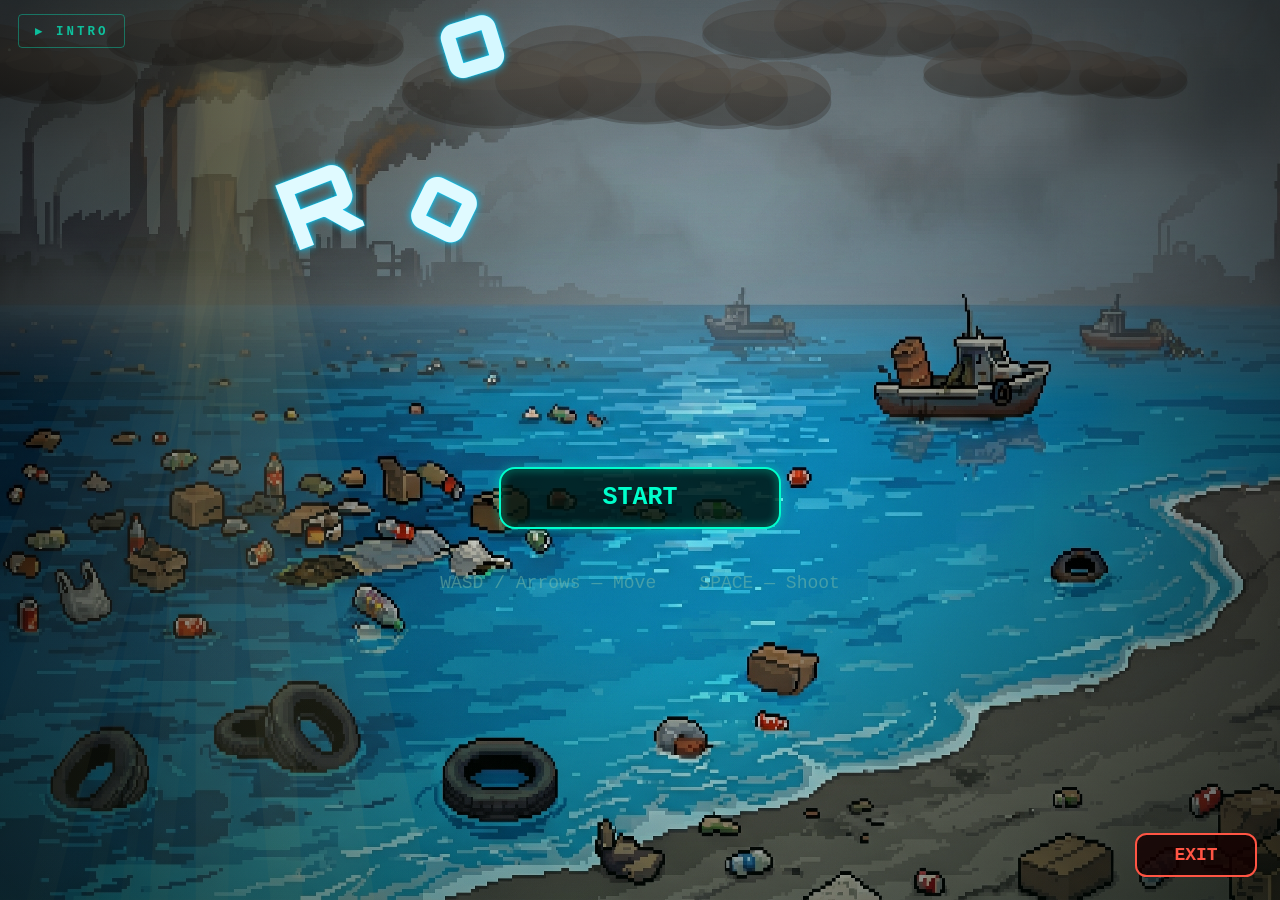
==== index.html @ c05a985e "RoboShell Savior - Maki Hackathon 2026 submission" ====
<!DOCTYPE html>
<html lang="en">
<head>
  <meta charset="UTF-8" />
  <meta name="viewport" content="width=device-width, initial-scale=1.0" />
  <title>RoboShell Savior</title>
  <link rel="icon" type="image/png" href="assets/web icon/turtel game icon.png">
  <link rel="stylesheet" href="style.css" />
  <!-- Professional game title font -->
  <link rel="preconnect" href="https://fonts.googleapis.com">
  <link href="https://fonts.googleapis.com/css2?family=Orbitron:wght@700;900&display=swap" rel="stylesheet">
</head>
<body>
  <!-- Intro video screen — shown first on load -->
  <div id="intro-screen">
    <canvas id="intro-canvas"></canvas>
    <video id="intro-video" src="assets/video/intro.mp4" playsinline style="display:none"></video>
    <button id="intro-skip">SKIP</button>
  </div>

  <div id="game-container">
    <canvas id="gameCanvas"></canvas>
    <div id="ui-overlay">
      <div id="hud-right">
        <div id="score-display">SCORE: <span id="score">0</span></div>
        <div id="hiscore-display">BEST: <span id="hiscore">0</span></div>
      </div>
    </div>

    <!-- Hamburger button — top right, only during gameplay -->
    <button id="pause-btn" aria-label="Menu">
      <span></span><span></span><span></span>
    </button>

    <!-- Intro replay button — top left, only on main menu -->
    <button id="intro-replay-btn" aria-label="Watch Intro">▶ INTRO</button>
  </div>

  <!-- Loading screen -->
  <div id="loading-screen">
    <div id="loading-content">
      <div id="loading-title">LOADING</div>
      <div id="loading-bar-wrap">
        <div id="loading-bar"></div>
      </div>
      <div id="loading-label">Preparing the ocean...</div>
    </div>
  </div>
  <div id="pause-overlay">
    <div id="pause-panel">
      <button class="pause-menu-btn" id="pm-resume">RESUME</button>
      <button class="pause-menu-btn" id="pm-newgame">NEW GAME</button>
      <button class="pause-menu-btn" id="pm-exit">EXIT</button>
    </div>
  </div>

  <!-- Game Over screen -->
  <div id="gameover-screen" class="screen">
    <div class="screen-content">
      <h1 id="gameover-title"></h1>
      <p id="final-score-text">Score: 0</p>
      <p id="final-hi-text" style="color:#ffdd44;font-size:1rem;margin:4px 0;"></p>
      <p id="final-wave-text">Bosses Defeated: 0</p>
      <p class="eco-message" id="eco-msg"></p>
      <button id="restart-btn" class="btn">RESTART</button>
    </div>
  </div>

  <!-- Background music — plays only during gameplay -->
  <audio id="bgm" src="assets/music/bgm.mp3" loop preload="auto"></audio>
  <!-- Game over music — plays only on game over screen, loops with 2s gap -->
  <audio id="bgm-gameover" src="assets/music/gameover.mp3" preload="auto"></audio>

  <script>
    const _canvas = document.getElementById('gameCanvas');
    function resizeCanvas() {
      _canvas.width  = window.innerWidth;
      _canvas.height = window.innerHeight;
    }
    resizeCanvas();
    window.addEventListener('resize', resizeCanvas);

    // Surface any JS errors visibly
    window.addEventListener('error', (e) => {
      document.body.style.background = '#111';
      const div = document.createElement('div');
      div.style.cssText = 'position:fixed;top:20px;left:20px;right:20px;background:#300;color:#f88;font:14px monospace;padding:16px;border:2px solid #f44;border-radius:6px;z-index:9999;white-space:pre-wrap;';
      div.textContent = '❌ JS ERROR:\n' + e.message + '\n\nFile: ' + e.filename + '\nLine: ' + e.lineno;
      document.body.appendChild(div);
    });

    // ── Intro video logic ──
    const introScreen = document.getElementById('intro-screen');
    const introVideo  = document.getElementById('intro-video');
    const introCanvas = document.getElementById('intro-canvas');
    const introCtx    = introCanvas.getContext('2d');
    const introSkip   = document.getElementById('intro-skip');

    // Crop: draw only the top 90% of the video to remove the white bar at the bottom
    const CROP = 0.90;
    let   introRaf = null;

    function resizeIntroCanvas() {
      introCanvas.width  = window.innerWidth;
      introCanvas.height = window.innerHeight;
    }
    resizeIntroCanvas();
    window.addEventListener('resize', resizeIntroCanvas);

    function renderIntroFrame() {
      if (introVideo.paused && introVideo.ended) return;
      const vw = introVideo.videoWidth;
      const vh = introVideo.videoHeight;
      if (vw && vh) {
        const cw = introCanvas.width;
        const ch = introCanvas.height;
        // Source: full width, top CROP% of video height (cuts white bar)
        const srcH = vh * CROP;
        // Destination: fill canvas maintaining aspect ratio (cover)
        const scale = Math.max(cw / vw, ch / srcH);
        const dw = vw * scale;
        const dh = srcH * scale;
        const dx = (cw - dw) / 2;
        const dy = (ch - dh) / 2;
        introCtx.fillStyle = '#000';
        introCtx.fillRect(0, 0, cw, ch);
        introCtx.drawImage(introVideo, 0, 0, vw, srcH, dx, dy, dw, dh);
      }
      introRaf = requestAnimationFrame(renderIntroFrame);
    }

    function dismissIntro() {
      if (introRaf) { cancelAnimationFrame(introRaf); introRaf = null; }
      introVideo.pause();
      introScreen.classList.add('fade-out');
      setTimeout(() => {
        introScreen.classList.add('hidden');
        // Show the intro replay button on the main menu
        const replayBtn = document.getElementById('intro-replay-btn');
        if (replayBtn) replayBtn.classList.add('visible');
      }, 650);
    }

    introVideo.addEventListener('ended', dismissIntro);
    introSkip.addEventListener('click', (e) => {
      e.stopPropagation(); // prevent click bubbling to window/menu handlers
      dismissIntro();
    });

    introVideo.muted = false;
    introVideo.play().then(() => {
      renderIntroFrame();
    }).catch(() => {
      introVideo.muted = true;
      introVideo.play().then(() => renderIntroFrame()).catch(() => dismissIntro());
    });
  </script>
  <script src="src/maki.js"></script>
  <script src="src/loader.js"></script>
  <script src="src/background.js"></script>
  <script src="src/assets.js"></script>
  <script src="src/entities.js"></script>
  <script src="src/game.js"></script>
</body>
</html>
---- style.css ----
/* ============================================
   Turtle Savior — Global Styles (Fullscreen)
   ============================================ */

* {
  margin: 0;
  padding: 0;
  box-sizing: border-box;
}

html, body {
  width: 100%;
  height: 100%;
  overflow: hidden;
  background: #000;
  font-family: 'Courier New', Courier, monospace;
}

/* ── Game Container ── */
#game-container {
  position: fixed;
  inset: 0;
  width: 100vw;
  height: 100vh;
}

#gameCanvas {
  display: block;
  width: 100vw;
  height: 100vh;
  image-rendering: pixelated;
  image-rendering: crisp-edges;
}

/* ── HUD Overlay ── */
#ui-overlay {
  position: fixed;
  top: 12px;
  left: 20px;
  display: flex;
  flex-direction: column;
  align-items: flex-start;
  pointer-events: none;
  z-index: 5;
}

#hud-right {
  display: flex;
  flex-direction: column;
  align-items: flex-start;
  gap: 6px;
}

#score-display {
  color: #00ffcc;
  font-size: 18px;
  font-weight: bold;
  text-shadow: 0 0 8px #00ffcc;
  background: rgba(0, 0, 0, 0.55);
  padding: 6px 14px;
  border-radius: 4px;
  border: 1px solid #00ffcc44;
}

#hiscore-display {
  color: #ffdd44;
  font-size: 14px;
  font-weight: bold;
  text-shadow: 0 0 8px #ffdd44;
  background: rgba(0, 0, 0, 0.55);
  padding: 4px 14px;
  border-radius: 4px;
  border: 1px solid #ffdd4444;
}

/* ── Screens (game over only) ── */
.screen {
  position: fixed;
  inset: 0;
  display: none;
  justify-content: center;
  align-items: center;
  background: rgba(0, 0, 0, 0.92);
  z-index: 100;
}

.screen.active {
  display: flex;
}

.screen-content {
  text-align: center;
  color: #e0f7ff;
  max-width: 480px;
  width: 90%;
  padding: 40px 30px;
}

/* GAME OVER big yellow title */
.screen-content h1 {
  font-size: 5.5rem;
  font-weight: 900;
  color: #ffe600;
  text-shadow: 0 0 24px #ffcc00, 0 0 60px #ff990088;
  letter-spacing: 10px;
  margin-bottom: 32px;
  min-height: 6rem;
  font-family: 'Courier New', Courier, monospace;
  text-transform: uppercase;
}

/* Blinking cursor after typing */
.screen-content h1::after {
  content: '|';
  animation: blink-cursor 0.75s step-end infinite;
  color: #ffe600;
}

/* Hide cursor once typing is done */
.screen-content h1.done::after {
  display: none;
}

@keyframes blink-cursor {
  0%, 100% { opacity: 1; }
  50%       { opacity: 0; }
}

/* Stats — fade in after title */
#final-score-text,
#final-wave-text {
  font-size: 1.2rem;
  margin: 8px 0;
  color: #ffdd88;
  opacity: 0;
  transition: opacity 0.6s ease;
}

#final-hi-text {
  opacity: 0;
  transition: opacity 0.6s ease;
}

.eco-message {
  font-size: 1rem;
  color: #88ffcc;
  margin: 20px 0 28px;
  font-style: italic;
  opacity: 0;
  transition: opacity 1.2s ease;
}

/* Reveal helper */
.reveal {
  opacity: 1 !important;
}

/* ── Button ── */
.btn {
  background: transparent;
  color: #ffe600;
  border: 3px solid #ffe600;
  padding: 14px 48px;
  font-size: 1.3rem;
  font-family: 'Courier New', Courier, monospace;
  font-weight: 900;
  letter-spacing: 4px;
  text-transform: uppercase;
  border-radius: 4px;
  cursor: pointer;
  transition: background 0.2s, color 0.2s, transform 0.1s, box-shadow 0.2s;
  box-shadow: 0 0 18px #ffe60066;
}

.btn:hover {
  background: #ffe600;
  color: #000;
  transform: scale(1.06);
  box-shadow: 0 0 32px #ffe600aa;
}

.btn:active {
  transform: scale(0.97);
}

/* ══════════════════════════════════════════
   Hamburger button — top right
   ══════════════════════════════════════════ */
#pause-btn {
  position: fixed;
  top: 14px;
  right: 18px;
  width: 42px;
  height: 42px;
  background: rgba(0, 0, 0, 0.6);
  border: 2px solid #00ffcc66;
  border-radius: 6px;
  cursor: pointer;
  display: none;          /* shown only during gameplay via JS */
  flex-direction: column;
  justify-content: center;
  align-items: center;
  gap: 5px;
  padding: 0;
  z-index: 50;
  transition: background 0.15s, border-color 0.15s;
}

#pause-btn.visible {
  display: flex;
}

#pause-btn span {
  display: block;
  width: 22px;
  height: 3px;
  background: #00ffcc;
  border-radius: 2px;
  transition: background 0.15s;
}

#pause-btn:hover {
  background: rgba(0, 255, 204, 0.15);
  border-color: #00ffcc;
}

#pause-btn:hover span {
  background: #ffffff;
}

/* ══════════════════════════════════════════
   Pause overlay + panel
   ══════════════════════════════════════════ */
#pause-overlay {
  position: fixed;
  inset: 0;
  background: rgba(0, 8, 30, 0.78);
  display: flex;
  justify-content: center;
  align-items: center;
  z-index: 200;
  opacity: 0;
  pointer-events: none;
  transition: opacity 0.2s ease;
}

#pause-overlay.open {
  opacity: 1;
  pointer-events: all;
}

#pause-panel {
  display: flex;
  flex-direction: column;
  align-items: center;
  gap: 14px;
  background: rgba(0, 12, 40, 0.96);
  border: 2px solid #00ffcc55;
  border-radius: 10px;
  padding: 36px 44px 32px;
  box-shadow: 0 0 40px #00ffcc22, inset 0 0 30px rgba(0,255,204,0.04);
  transform: scale(0.88) translateY(10px);
  transition: transform 0.22s cubic-bezier(0.34, 1.56, 0.64, 1), opacity 0.2s ease;
  opacity: 0;

  /* subtle floating animation when open */
  animation: none;
}

#pause-overlay.open #pause-panel {
  transform: scale(1) translateY(0);
  opacity: 1;
  animation: panel-float 3s ease-in-out infinite;
}

@keyframes panel-float {
  0%, 100% { transform: scale(1) translateY(0px);  }
  50%       { transform: scale(1) translateY(-5px); }
}

#pause-title {
  font-size: 1.6rem;
  font-weight: 900;
  letter-spacing: 8px;
  color: #00ffcc;
  text-shadow: 0 0 16px #00ffcc, 0 0 32px #00ffcc44;
  margin-bottom: 8px;
  font-family: 'Courier New', Courier, monospace;
}

/* Pause menu buttons */
.pause-menu-btn {
  width: 200px;
  padding: 13px 0;
  background: transparent;
  color: #00ffcc;
  border: 2px solid #00ffcc55;
  border-radius: 6px;
  font-family: 'Courier New', Courier, monospace;
  font-size: 1rem;
  font-weight: 900;
  letter-spacing: 4px;
  text-transform: uppercase;
  cursor: pointer;
  transition: background 0.15s, color 0.15s, border-color 0.15s,
              transform 0.1s, box-shadow 0.15s;
  box-shadow: 0 0 0 transparent;
}

.pause-menu-btn:hover {
  background: rgba(0, 255, 204, 0.12);
  border-color: #00ffcc;
  color: #ffffff;
  transform: scale(1.04);
  box-shadow: 0 0 18px #00ffcc44;
}

.pause-menu-btn:active {
  transform: scale(0.97);
}

/* Exit button gets a red tint */
#pm-exit {
  color: #ff5544;
  border-color: #ff554455;
}

#pm-exit:hover {
  background: rgba(255, 85, 68, 0.12);
  border-color: #ff5544;
  color: #ffffff;
  box-shadow: 0 0 18px #ff554444;
}

/* ══════════════════════════════════════════
   Intro video screen
   ══════════════════════════════════════════ */
#intro-screen {
  position: fixed;
  inset: 0;
  background: #000;
  display: flex;
  justify-content: center;
  align-items: center;
  z-index: 1000;
  opacity: 1;
  transition: opacity 0.6s ease;
  overflow: hidden;
}

#intro-screen.fade-out {
  opacity: 0;
  pointer-events: none;
}

#intro-screen.hidden {
  display: none;
}

#intro-video {
  display: none; /* rendered via canvas instead */
}

#intro-canvas {
  position: absolute;
  inset: 0;
  width: 100%;
  height: 100%;
  background: #000;
}

#intro-skip {
  position: absolute;
  bottom: 32px;
  right: 32px;
  background: transparent;
  color: rgba(255, 255, 255, 0.6);
  border: 1px solid rgba(255, 255, 255, 0.3);
  padding: 8px 22px;
  font-family: 'Courier New', Courier, monospace;
  font-size: 0.85rem;
  font-weight: bold;
  letter-spacing: 3px;
  text-transform: uppercase;
  border-radius: 4px;
  cursor: pointer;
  transition: color 0.2s, border-color 0.2s;
}

#intro-skip:hover {
  color: #fff;
  border-color: #fff;
}

/* ── Intro replay button — top left on main menu ── */
#intro-replay-btn {
  position: fixed;
  top: 14px;
  left: 18px;
  background: transparent;
  color: rgba(0, 255, 204, 0.7);
  border: 1px solid rgba(0, 255, 204, 0.35);
  padding: 8px 16px;
  font-family: 'Courier New', Courier, monospace;
  font-size: 0.78rem;
  font-weight: bold;
  letter-spacing: 3px;
  text-transform: uppercase;
  border-radius: 4px;
  cursor: pointer;
  display: none;
  z-index: 50;
  transition: color 0.15s, border-color 0.15s, background 0.15s;
}

#intro-replay-btn.visible {
  display: block;
}

#intro-replay-btn:hover {
  color: #fff;
  border-color: #00ffcc;
  background: rgba(0, 255, 204, 0.1);
}

/* ══════════════════════════════════════════
   Loading Screen
   ══════════════════════════════════════════ */
#loading-screen {
  position: fixed;
  inset: 0;
  background: #000d1a;
  display: flex;
  justify-content: center;
  align-items: center;
  z-index: 500;
  opacity: 0;
  pointer-events: none;
  transition: opacity 0.25s ease;
}

#loading-screen.active {
  opacity: 1;
  pointer-events: all;
}

#loading-content {
  display: flex;
  flex-direction: column;
  align-items: center;
  gap: 18px;
}

#loading-title {
  font-family: 'Orbitron', 'Courier New', monospace;
  font-size: 2.2rem;
  font-weight: 900;
  letter-spacing: 10px;
  color: #00eeff;
  text-shadow: 0 0 20px #00ccff, 0 0 40px #00ccff44;
  animation: loading-pulse 1s ease-in-out infinite;
}

@keyframes loading-pulse {
  0%, 100% { opacity: 1; }
  50%       { opacity: 0.5; }
}

#loading-bar-wrap {
  width: 280px;
  height: 6px;
  background: rgba(0, 200, 255, 0.15);
  border-radius: 3px;
  overflow: hidden;
  border: 1px solid rgba(0, 200, 255, 0.3);
}

#loading-bar {
  height: 100%;
  width: 0%;
  background: linear-gradient(90deg, #00ccff, #00eeff, #ffffff);
  border-radius: 3px;
  box-shadow: 0 0 10px #00ccff;
  transition: width 0.1s linear;
}

#loading-label {
  font-family: 'Courier New', monospace;
  font-size: 0.75rem;
  letter-spacing: 3px;
  color: rgba(0, 200, 255, 0.6);
  text-transform: uppercase;
}
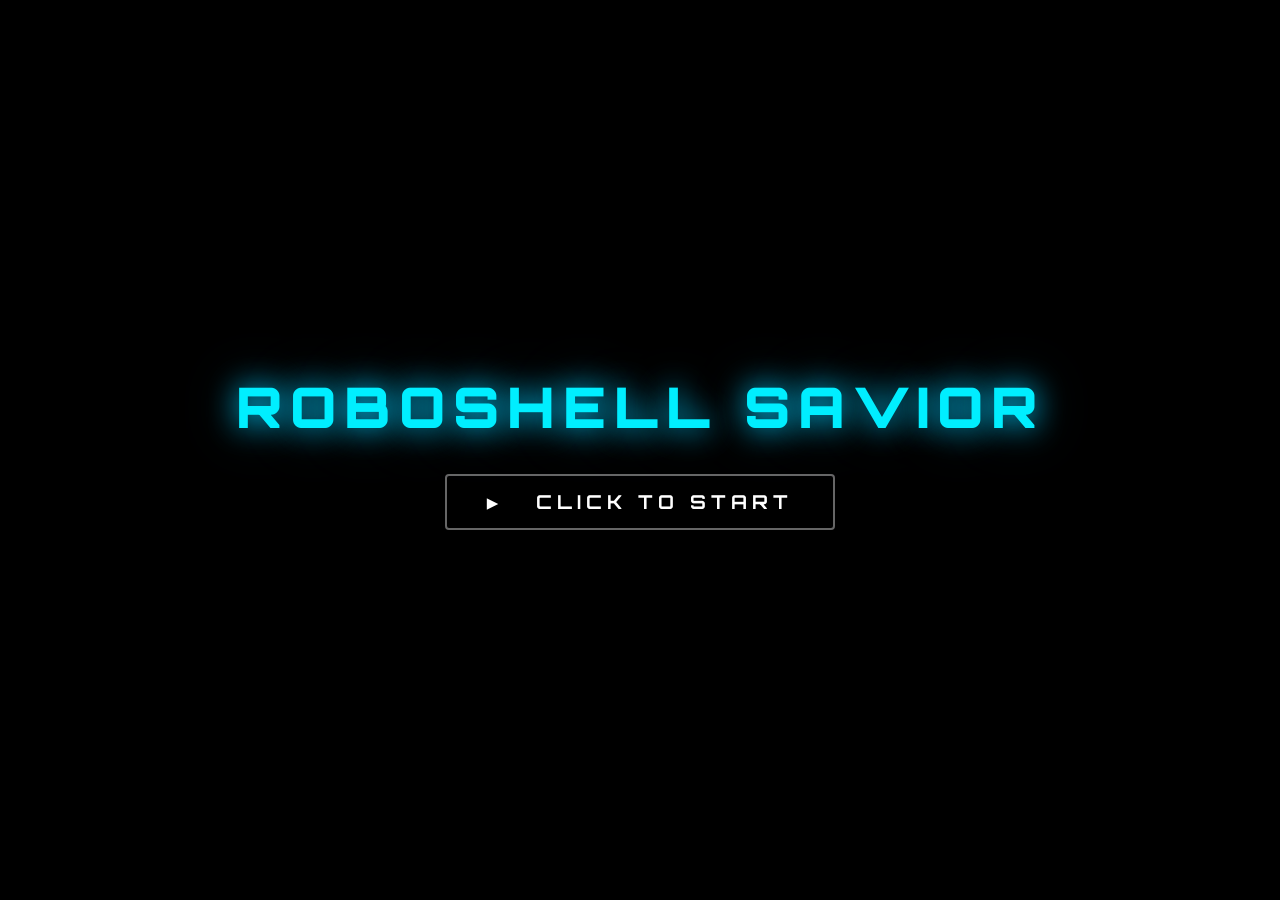
==== commit 1ab03367: "Update index.html, game.js, and style.css" ====
--- a/index.html
+++ b/index.html
@@ -11,6 +11,14 @@
   <link href="https://fonts.googleapis.com/css2?family=Orbitron:wght@700;900&display=swap" rel="stylesheet">
 </head>
 <body>
+  <!-- Click to start splash — required for audio autoplay -->
+  <div id="start-splash">
+    <div id="start-content">
+      <div id="start-title">ROBOSHELL SAVIOR</div>
+      <div id="start-btn">▶ &nbsp; CLICK TO START</div>
+    </div>
+  </div>
+
   <!-- Intro video screen — shown first on load -->
   <div id="intro-screen">
     <canvas id="intro-canvas"></canvas>
@@ -147,13 +155,32 @@
       dismissIntro();
     });
 
-    introVideo.muted = false;
+    // ── Click-to-start splash ──
+    const startSplash = document.getElementById('start-splash');
+    startSplash.addEventListener('click', () => {
+      startSplash.classList.add('hidden');
+      setTimeout(() => startSplash.remove(), 500);
+      // Now browser allows audio — play intro with sound
+      introVideo.muted = false;
+      introVideo.currentTime = 0;
+      introVideo.play().then(() => {
+        renderIntroFrame();
+      }).catch(() => {
+        // Still blocked — play muted
+        introVideo.muted = true;
+        introVideo.play().then(() => renderIntroFrame()).catch(() => dismissIntro());
+      });
+    }, { once: true });
+
+    // Auto-play MUTED on page load (browser policy requires muted for autoplay)
+    introVideo.muted = true;
     introVideo.play().then(() => {
       renderIntroFrame();
-    }).catch(() => {
-      introVideo.muted = true;
-      introVideo.play().then(() => renderIntroFrame()).catch(() => dismissIntro());
-    });
+    }).catch(() => dismissIntro());
+
+    // Expose functions globally so game.js can call them
+    window.renderIntroFrame = renderIntroFrame;
+    window.dismissIntro = dismissIntro;
   </script>
   <script src="src/maki.js"></script>
   <script src="src/loader.js"></script>
--- a/style.css
+++ b/style.css
@@ -491,3 +491,57 @@
   color: rgba(0, 200, 255, 0.6);
   text-transform: uppercase;
 }
+
+/* ══════════════════════════════════════════
+   Click-to-start splash (needed for audio autoplay)
+   ══════════════════════════════════════════ */
+#start-splash {
+  position: fixed;
+  inset: 0;
+  background: #000;
+  display: flex;
+  justify-content: center;
+  align-items: center;
+  z-index: 2000;
+  cursor: pointer;
+  transition: opacity 0.5s ease;
+}
+
+#start-splash.hidden {
+  opacity: 0;
+  pointer-events: none;
+}
+
+#start-content {
+  display: flex;
+  flex-direction: column;
+  align-items: center;
+  gap: 32px;
+}
+
+#start-title {
+  font-family: 'Orbitron', 'Courier New', monospace;
+  font-size: clamp(1.8rem, 5vw, 3.5rem);
+  font-weight: 900;
+  letter-spacing: 8px;
+  color: #00eeff;
+  text-shadow: 0 0 30px #00ccff, 0 0 60px #00ccff44;
+  text-align: center;
+}
+
+#start-btn {
+  font-family: 'Orbitron', 'Courier New', monospace;
+  font-size: clamp(0.9rem, 2vw, 1.2rem);
+  font-weight: 700;
+  letter-spacing: 5px;
+  color: #ffffff;
+  border: 2px solid rgba(255,255,255,0.4);
+  padding: 14px 40px;
+  border-radius: 4px;
+  animation: splash-pulse 1.4s ease-in-out infinite;
+}
+
+@keyframes splash-pulse {
+  0%, 100% { opacity: 1; border-color: rgba(0,238,255,0.8); color: #00eeff; }
+  50%       { opacity: 0.5; border-color: rgba(0,238,255,0.2); color: #aaeeff; }
+}
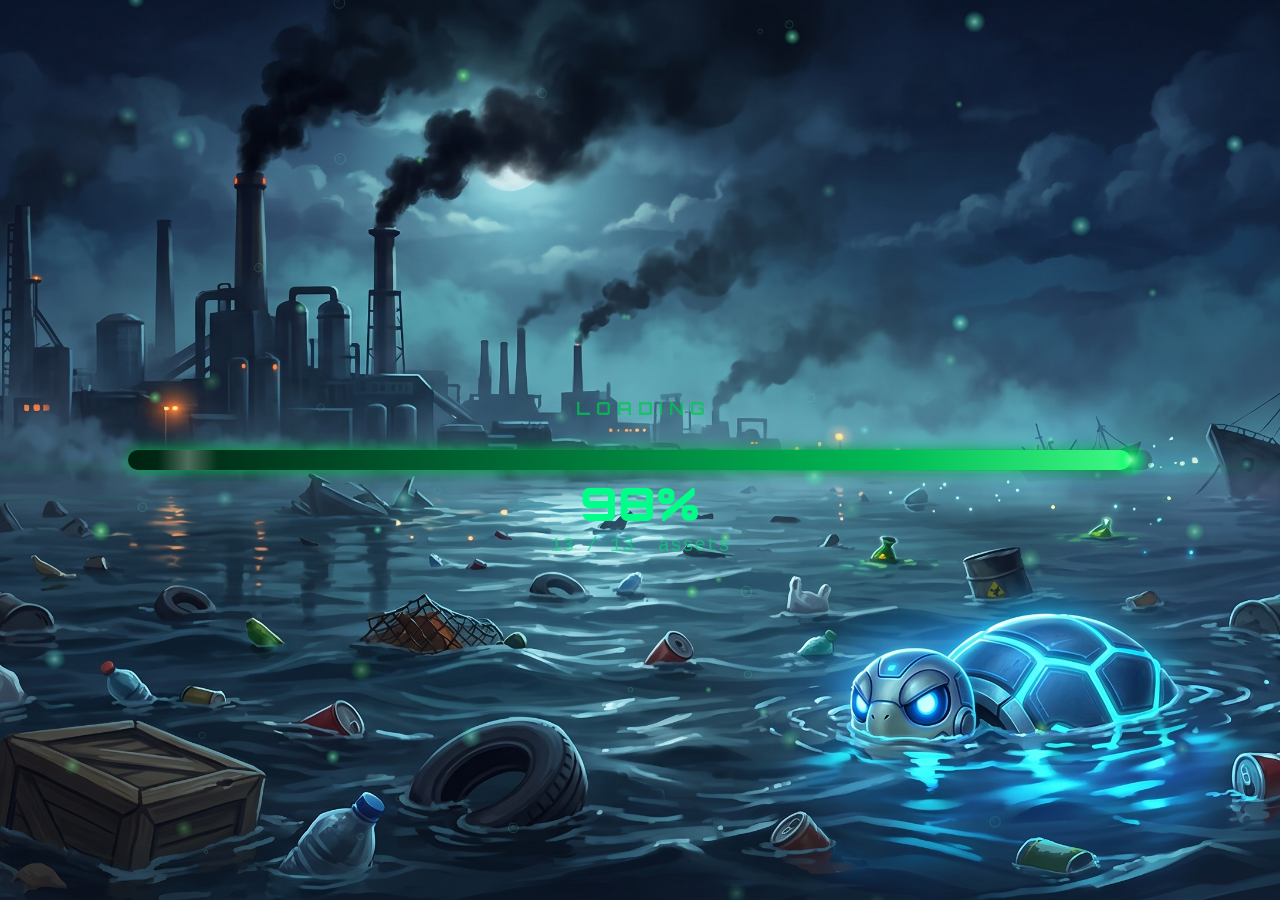
==== commit 11e54c4c: "feat: mobile compatibility improvements - Touch auto-upgrade: first canvas touch enables touch contr" ====
--- a/index.html
+++ b/index.html
@@ -2,32 +2,127 @@
 <html lang="en">
 <head>
   <meta charset="UTF-8" />
-  <meta name="viewport" content="width=device-width, initial-scale=1.0" />
+  <!--
+    Mobile viewport: no zoom, full screen, respect safe areas (notch / home indicator)
+  -->
+  <meta name="viewport" content="width=device-width, initial-scale=1.0, maximum-scale=1.0,
+        user-scalable=no, viewport-fit=cover" />
+
+  <!-- PWA / home-screen app hints -->
+  <meta name="mobile-web-app-capable" content="yes" />
+  <meta name="apple-mobile-web-app-capable" content="yes" />
+  <meta name="apple-mobile-web-app-status-bar-style" content="black-translucent" />
+  <meta name="theme-color" content="#000d1a" />
+
   <title>RoboShell Savior</title>
-  <link rel="icon" type="image/png" href="assets/web icon/turtel game icon.png">
+  <link rel="icon" type="image/png" href="assets/web icon/turtel game icon.png" />
   <link rel="stylesheet" href="style.css" />
-  <!-- Professional game title font -->
-  <link rel="preconnect" href="https://fonts.googleapis.com">
-  <link href="https://fonts.googleapis.com/css2?family=Orbitron:wght@700;900&display=swap" rel="stylesheet">
+
+  <!-- Game font — non-blocking -->
+  <link rel="preconnect" href="https://fonts.googleapis.com" />
+  <link href="https://fonts.googleapis.com/css2?family=Orbitron:wght@700;900&display=swap"
+        rel="stylesheet" />
+
+  <!--
+    Preload the 3 most critical images so the browser fetches them
+    in parallel with the HTML parse, giving Loader.js a head-start.
+  -->
+  <link rel="preload" as="image" href="assets/player/turtle.png" />
+  <link rel="preload" as="image" href="assets/bg/background.png" />
+  <link rel="preload" as="image" href="assets/enemy/boss.png" />
+  <link rel="preload" as="image" href="assets/loading-bg/loading-bg.png" />
 </head>
 <body>
-  <!-- Click to start splash — required for audio autoplay -->
+
+  <!-- ══════════════════════════════════════════
+       LOADING SCREEN — canvas-rendered animated screen
+       LoadingScreen.js draws everything on #ls-canvas.
+       z-index: 900
+       ══════════════════════════════════════════ -->
+  <div id="loading-screen" class="active">
+    <!-- Canvas injected by LoadingScreen.init() -->
+  </div>
+
+  <!-- ══════════════════════════════════════════
+       TAP TO START SCREEN
+       Auto-shown after loading completes (100%).
+       Full canvas background — no dark boxes.
+       z-index: 2000
+       ══════════════════════════════════════════ -->
   <div id="start-splash">
-    <div id="start-content">
-      <div id="start-title">ROBOSHELL SAVIOR</div>
-      <div id="start-btn">▶ &nbsp; CLICK TO START</div>
+    <canvas id="splash-canvas"></canvas>
+  </div>
+
+  <!-- ══════════════════════════════════════════
+       INTRO VIDEO SCREEN
+       Shown after the user taps the splash.
+       z-index: 1000
+       ══════════════════════════════════════════ -->
+  <div id="intro-screen" class="hidden">
+    <canvas id="intro-canvas"></canvas>
+    <!--
+      The <video> is hidden — its frames are drawn onto intro-canvas
+      each frame via requestAnimationFrame. This is needed for iOS
+      Safari which refuses to show <video> fullscreen in certain modes.
+    -->
+    <video id="intro-video"
+           src="assets/video/intro.mp4"
+           playsinline
+           muted
+           preload="none"
+           style="display:none">
+    </video>
+    <button id="intro-skip" aria-label="Go to main menu">&#10140;</button>
+  </div>
+
+  <!-- ══════════════════════════════════════════
+       HOW TO PLAY — Mobile first-run tutorial overlay
+       Shown once to touch-device users before their first game.
+       Dismissed by tapping anywhere or the Got It button.
+       z-index: 3000 (above everything)
+       ══════════════════════════════════════════ -->
+  <div id="howtoplay-overlay">
+    <div id="howtoplay-panel">
+      <h2 id="howtoplay-title">HOW TO PLAY</h2>
+      <div class="htp-row">
+        <div class="htp-icon">🕹️</div>
+        <div class="htp-desc">
+          <strong>MOVE</strong><br>
+          Drag the <em>left joystick</em> in any direction to swim
+        </div>
+      </div>
+      <div class="htp-row">
+        <div class="htp-icon">🔥</div>
+        <div class="htp-desc">
+          <strong>SHOOT</strong><br>
+          Hold the <em>right fire button</em> to blast trash
+        </div>
+      </div>
+      <div class="htp-row">
+        <div class="htp-icon">💥</div>
+        <div class="htp-desc">
+          <strong>BOSSES</strong><br>
+          Avoid giant trash balls — shoot them 3 times to destroy
+        </div>
+      </div>
+      <div class="htp-row">
+        <div class="htp-icon">❤️</div>
+        <div class="htp-desc">
+          <strong>LIVES</strong><br>
+          You have 5 hearts — don't let trash touch you
+        </div>
+      </div>
+      <button id="howtoplay-btn">GOT IT — LET'S GO!</button>
     </div>
   </div>
 
-  <!-- Intro video screen — shown first on load -->
-  <div id="intro-screen">
-    <canvas id="intro-canvas"></canvas>
-    <video id="intro-video" src="assets/video/intro.mp4" playsinline style="display:none"></video>
-    <button id="intro-skip">SKIP</button>
-  </div>
-
+  <!-- ══════════════════════════════════════════
+       GAME CONTAINER
+       ══════════════════════════════════════════ -->
   <div id="game-container">
     <canvas id="gameCanvas"></canvas>
+
+    <!-- HUD — score / best -->
     <div id="ui-overlay">
       <div id="hud-right">
         <div id="score-display">SCORE: <span id="score">0</span></div>
@@ -35,25 +130,18 @@
       </div>
     </div>
 
-    <!-- Hamburger button — top right, only during gameplay -->
-    <button id="pause-btn" aria-label="Menu">
+    <!-- Pause / hamburger button — top right, visible only during gameplay -->
+    <button id="pause-btn" aria-label="Pause menu">
       <span></span><span></span><span></span>
     </button>
 
-    <!-- Intro replay button — top left, only on main menu -->
-    <button id="intro-replay-btn" aria-label="Watch Intro">▶ INTRO</button>
+    <!-- Intro replay button — top left, visible only on main menu -->
+    <button id="intro-replay-btn" aria-label="Watch intro again">▶ INTRO</button>
   </div>
 
-  <!-- Loading screen -->
-  <div id="loading-screen">
-    <div id="loading-content">
-      <div id="loading-title">LOADING</div>
-      <div id="loading-bar-wrap">
-        <div id="loading-bar"></div>
-      </div>
-      <div id="loading-label">Preparing the ocean...</div>
-    </div>
-  </div>
+  <!-- ══════════════════════════════════════════
+       PAUSE OVERLAY
+       ══════════════════════════════════════════ -->
   <div id="pause-overlay">
     <div id="pause-panel">
       <button class="pause-menu-btn" id="pm-resume">RESUME</button>
@@ -62,7 +150,9 @@
     </div>
   </div>
 
-  <!-- Game Over screen -->
+  <!-- ══════════════════════════════════════════
+       GAME OVER SCREEN
+       ══════════════════════════════════════════ -->
   <div id="gameover-screen" class="screen">
     <div class="screen-content">
       <h1 id="gameover-title"></h1>
@@ -74,12 +164,27 @@
     </div>
   </div>
 
-  <!-- Background music — plays only during gameplay -->
-  <audio id="bgm" src="assets/music/bgm.mp3" loop preload="auto"></audio>
-  <!-- Game over music — plays only on game over screen, loops with 2s gap -->
-  <audio id="bgm-gameover" src="assets/music/gameover.mp3" preload="auto"></audio>
-
+  <!--
+    Audio elements — src will be set by Loader.applyAudioToElements()
+    after assets are preloaded. Using preload="none" here to avoid
+    duplicate fetches; Loader uses fetch+blob for reliable mobile loading.
+  -->
+  <audio id="bgm" loop preload="none"></audio>
+  <audio id="bgm-gameover" preload="none"></audio>
+
+  <!-- ══════════════════════════════════════════
+       INLINE BOOTSTRAP SCRIPT
+       Handles:
+        1. Canvas resize
+        2. JS error display
+        3. Intro video canvas rendering
+        4. Loading → splash → intro → game flow
+       ══════════════════════════════════════════ -->
   <script>
+  (function () {
+    'use strict';
+
+    // ── Canvas resize ──────────────────────────
     const _canvas = document.getElementById('gameCanvas');
     function resizeCanvas() {
       _canvas.width  = window.innerWidth;
@@ -88,25 +193,295 @@
     resizeCanvas();
     window.addEventListener('resize', resizeCanvas);
 
-    // Surface any JS errors visibly
-    window.addEventListener('error', (e) => {
-      document.body.style.background = '#111';
-      const div = document.createElement('div');
-      div.style.cssText = 'position:fixed;top:20px;left:20px;right:20px;background:#300;color:#f88;font:14px monospace;padding:16px;border:2px solid #f44;border-radius:6px;z-index:9999;white-space:pre-wrap;';
-      div.textContent = '❌ JS ERROR:\n' + e.message + '\n\nFile: ' + e.filename + '\nLine: ' + e.lineno;
+    // ── Visible JS error overlay ───────────────
+    window.addEventListener('error', function (e) {
+      var div = document.createElement('div');
+      div.style.cssText =
+        'position:fixed;top:20px;left:20px;right:20px;background:#300;' +
+        'color:#f88;font:13px monospace;padding:14px;border:2px solid #f44;' +
+        'border-radius:6px;z-index:99999;white-space:pre-wrap;';
+      div.textContent = '❌ JS ERROR:\n' + e.message +
+        '\n\nFile: ' + (e.filename || '?') + '\nLine: ' + (e.lineno || '?');
       document.body.appendChild(div);
     });
 
-    // ── Intro video logic ──
-    const introScreen = document.getElementById('intro-screen');
-    const introVideo  = document.getElementById('intro-video');
-    const introCanvas = document.getElementById('intro-canvas');
-    const introCtx    = introCanvas.getContext('2d');
-    const introSkip   = document.getElementById('intro-skip');
-
-    // Crop: draw only the top 90% of the video to remove the white bar at the bottom
-    const CROP = 0.90;
-    let   introRaf = null;
+    // ── _onLoadProgress: wired to LoadingScreen after scripts load ──
+    // LoadingScreen is not yet defined here (scripts load after body),
+    // so we buffer calls and flush once LoadingScreen is ready.
+    var _progressBuffer = [];
+    window._onLoadProgress = function (loaded, total, pct, label) {
+      if (window.LoadingScreen && window.LoadingScreen.setProgress) {
+        window.LoadingScreen.setProgress(loaded, total, pct, label);
+      } else {
+        _progressBuffer.push([loaded, total, pct, label]);
+      }
+    };
+    window._flushLoadingProgress = function () {
+      if (window.LoadingScreen && _progressBuffer.length) {
+        _progressBuffer.forEach(function (a) {
+          window.LoadingScreen.setProgress(a[0], a[1], a[2], a[3]);
+        });
+        _progressBuffer = [];
+      }
+    };
+
+    // ── Intro video ────────────────────────────
+    var introScreen = document.getElementById('intro-screen');
+    var introVideo  = document.getElementById('intro-video');
+    var introCanvas = document.getElementById('intro-canvas');
+    var introCtx    = introCanvas.getContext('2d');
+    var introSkip   = document.getElementById('intro-skip');
+    var startSplash = document.getElementById('start-splash');
+
+    // ══════════════════════════════════════════════════════════
+    //  TAP-TO-START CANVAS — everything drawn on canvas, no HTML UI
+    // ══════════════════════════════════════════════════════════
+    var splashCanvas = document.getElementById('splash-canvas');
+    var splashCtx    = splashCanvas.getContext('2d', { alpha: false });
+    var splashRaf    = null;
+    var splashFrame  = 0;
+    var splashFadeIn    = 0;       // 0→1 over ~60 frames on show
+    var splashFadeOut   = 0;       // 0→1 on dismiss
+    var splashDismissed = false;
+    var splashVisible   = false;   // true only after loading completes
+
+    // Load the bg image directly here — guaranteed available regardless of script order
+    var _splashBgImg   = new Image();
+    var _splashBgReady = false;
+    _splashBgImg.onload  = function () { _splashBgReady = true; };
+    _splashBgImg.onerror = function () { _splashBgReady = false; };
+    _splashBgImg.src = 'assets/loading-bg/loading-bg.png';
+
+    // Ken-Burns
+    var spKbScale  = 1.0;
+
+    // Wave shimmer
+    var spWaveOff  = 0;
+
+    // Particles — bioluminescent sparks
+    var SP_PART = 55;
+    var spParts = [];
+    function spMakePart(randY) {
+      var sh = splashCanvas.height || window.innerHeight;
+      var sw = splashCanvas.width  || window.innerWidth;
+      var hue = 165 + Math.random() * 70;
+      return {
+        x: Math.random() * sw,
+        y: randY ? Math.random() * sh : sh + 5,
+        vx: (Math.random() - 0.5) * 0.3,
+        vy: -(0.2 + Math.random() * 0.6),
+        r: 0.8 + Math.random() * 2.2,
+        alpha: 0, maxA: 0.25 + Math.random() * 0.55,
+        fadeIn: 35 + Math.random() * 35,
+        life: 0, maxLife: 160 + Math.random() * 220,
+        hue: hue, pulse: Math.random() * Math.PI * 2
+      };
+    }
+    for (var _si = 0; _si < SP_PART; _si++) spParts.push(spMakePart(true));
+
+    // Bubbles — rising rings
+    var SP_BUBS = 24;
+    var spBubs  = [];
+    function spMakeBub(randY) {
+      var sh = splashCanvas.height || window.innerHeight;
+      var sw = splashCanvas.width  || window.innerWidth;
+      return {
+        x: sw * 0.05 + Math.random() * sw * 0.9,
+        y: randY ? Math.random() * sh : sh + 5,
+        vy: 0.3 + Math.random() * 0.7,
+        r: 1.5 + Math.random() * 4,
+        alpha: 0, maxA: 0.10 + Math.random() * 0.22,
+        life: 0, maxLife: 130 + Math.random() * 180,
+        phase: Math.random() * Math.PI * 2
+      };
+    }
+    for (var _bi = 0; _bi < SP_BUBS; _bi++) spBubs.push(spMakeBub(true));
+
+    function resizeSplashCanvas() {
+      splashCanvas.width  = window.innerWidth;
+      splashCanvas.height = window.innerHeight;
+    }
+    resizeSplashCanvas();
+    window.addEventListener('resize', resizeSplashCanvas);
+
+    function splashLoop() {
+      splashRaf = requestAnimationFrame(splashLoop);
+      splashFrame++;
+      spWaveOff += 0.7;
+
+      // Ken-Burns slow zoom
+      if (spKbScale < 1.08) spKbScale += (1.08 - spKbScale) * 0.0003;
+
+      // Fade-in — only when splash is actually shown
+      if (splashVisible && !splashDismissed && splashFadeIn < 1) {
+        splashFadeIn = Math.min(1, splashFadeIn + 0.022);
+      }
+      // Fade-out animation
+      if (splashDismissed) {
+        splashFadeOut = Math.min(1, splashFadeOut + 0.032);
+        if (splashFadeOut >= 1) {
+          cancelAnimationFrame(splashRaf);
+          splashRaf = null;
+          startSplash.style.display = 'none';
+          _onSplashDone();
+          return;
+        }
+      }
+
+      var sw  = splashCanvas.width;
+      var sh  = splashCanvas.height;
+      var ctx = splashCtx;
+
+      // Global fade-in / fade-out alpha
+      var globalAlpha = splashDismissed
+        ? Math.max(0, 1 - splashFadeOut)
+        : splashFadeIn;
+
+      // ── 1. Background image — cover-fit, pinned bottom ──────
+      var img = _splashBgReady ? _splashBgImg
+              : (window.LoadingScreen && window.LoadingScreen.getBgImage
+                  ? window.LoadingScreen.getBgImage() : null);
+      if (img) {
+        var iw = img.naturalWidth  || img.width  || sw;
+        var ih = img.naturalHeight || img.height || sh;
+        var s  = Math.max(sw / iw, sh / ih) * spKbScale;
+        var dw = iw * s, dh = ih * s;
+        var dx = (sw - dw) / 2, dy = sh - dh;
+        ctx.globalAlpha = 1;
+        ctx.drawImage(img, dx, dy, dw, dh);
+      } else {
+        ctx.globalAlpha = 1;
+        ctx.fillStyle = '#020d1a';
+        ctx.fillRect(0, 0, sw, sh);
+      }
+
+      ctx.globalAlpha = globalAlpha;
+
+      // ── 2. Water shimmer ─────────────────────────────────────
+      var waterY = sh * 0.53;
+      ctx.save();
+      for (var wi = 0; wi < 5; wi++) {
+        var wt = (spWaveOff * (0.5 + wi * 0.18) + wi * 90) % (sw + 140);
+        var wx = wt - 70;
+        var wy = waterY + Math.sin(splashFrame * 0.022 + wi * 1.1) * sh * 0.035;
+        var wl = 70 + Math.sin(splashFrame * 0.028 + wi) * 36;
+        var wa = 0.055 + Math.sin(splashFrame * 0.032 + wi * 0.8) * 0.025;
+        var wg = ctx.createLinearGradient(wx, 0, wx + wl, 0);
+        wg.addColorStop(0, 'rgba(0,200,220,0)');
+        wg.addColorStop(0.5, 'rgba(0,200,220,' + wa + ')');
+        wg.addColorStop(1, 'rgba(0,200,220,0)');
+        ctx.fillStyle = wg;
+        ctx.fillRect(wx, wy - 2, wl, 5);
+      }
+      ctx.restore();
+
+      // ── 3. Bubbles ───────────────────────────────────────────
+      ctx.save();
+      for (var bi = 0; bi < spBubs.length; bi++) {
+        var b = spBubs[bi];
+        b.life++; b.y -= b.vy;
+        b.x += Math.sin(b.phase + splashFrame * 0.022) * 0.4;
+        b.alpha = b.life < 28 ? (b.life / 28) * b.maxA
+          : b.life > b.maxLife - 28 ? Math.max(0, (b.maxLife - b.life) / 28 * b.maxA)
+          : b.maxA;
+        if (b.life >= b.maxLife || b.y < -10) { spBubs[bi] = spMakeBub(false); continue; }
+        if (b.alpha < 0.01) continue;
+        ctx.globalAlpha = b.alpha * globalAlpha;
+        ctx.strokeStyle = 'rgba(100,220,255,0.9)';
+        ctx.lineWidth = 0.8;
+        ctx.shadowColor = '#00eeff'; ctx.shadowBlur = 6;
+        ctx.beginPath(); ctx.arc(b.x, b.y, b.r, 0, Math.PI * 2); ctx.stroke();
+        ctx.globalAlpha = b.alpha * globalAlpha * 0.38;
+        ctx.fillStyle = 'rgba(180,240,255,0.6)';
+        ctx.beginPath();
+        ctx.arc(b.x - b.r * 0.28, b.y - b.r * 0.28, b.r * 0.35, 0, Math.PI * 2);
+        ctx.fill();
+        ctx.shadowBlur = 0;
+      }
+      ctx.restore();
+
+      // ── 4. Particles ─────────────────────────────────────────
+      ctx.save();
+      for (var pi = 0; pi < spParts.length; pi++) {
+        var p = spParts[pi];
+        p.life++;
+        p.x += p.vx + Math.sin(p.pulse + splashFrame * 0.02) * 0.18;
+        p.y += p.vy; p.pulse += 0.04;
+        if (p.life < p.fadeIn) { p.alpha = (p.life / p.fadeIn) * p.maxA; }
+        else if (p.life > p.maxLife - 38) { p.alpha = Math.max(0, p.alpha - p.maxA / 38); }
+        else { p.alpha = p.maxA * (0.75 + Math.sin(p.pulse * 2) * 0.25); }
+        if (p.life >= p.maxLife || p.y < -10) { spParts[pi] = spMakePart(false); continue; }
+        if (p.alpha < 0.01) continue;
+        ctx.globalAlpha = p.alpha * globalAlpha;
+        ctx.shadowColor = 'hsl(' + p.hue + ',100%,70%)';
+        ctx.shadowBlur  = p.r * 6;
+        ctx.fillStyle   = 'hsl(' + p.hue + ',100%,88%)';
+        ctx.beginPath(); ctx.arc(p.x, p.y, p.r, 0, Math.PI * 2); ctx.fill();
+        ctx.shadowBlur = 0;
+      }
+      ctx.restore();
+
+      // ── 5. UI: Title + TAP TO START button — all on canvas ───
+      ctx.save();
+      ctx.globalAlpha = globalAlpha;
+      _drawSplashUI(ctx, sw, sh, splashFrame);
+      ctx.restore();
+    }
+
+    // ── Draw all UI text on canvas ────────────────────────────
+    function _drawSplashUI(ctx, sw, sh, frame) {
+      var cx   = sw / 2;
+      var cy   = sh * 0.42;
+      var btnH = Math.round(Math.min(sh * 0.085, 68));
+
+      // ── TAP TO START — text only, no box ───────────────────
+      var btnPulse = 0.5 + 0.5 * Math.sin(frame * 0.055);
+      var btnFS    = Math.max(18, Math.round(sw * 0.034));
+
+      ctx.save();
+      ctx.textAlign    = 'center';
+      ctx.textBaseline = 'middle';
+      ctx.font         = '700 ' + btnFS + 'px Orbitron,"Courier New",monospace';
+
+      // Wide outer glow
+      ctx.shadowColor = '#00ff88';
+      ctx.shadowBlur  = 18 + btnPulse * 26;
+      ctx.fillStyle   = 'rgba(0,220,100,' + (0.55 + btnPulse * 0.35) + ')';
+      ctx.fillText('TAP TO START', cx, cy);
+
+      // Bright core
+      ctx.shadowBlur = 4;
+      ctx.fillStyle  = 'rgba(180,255,210,' + (0.75 + btnPulse * 0.25) + ')';
+      ctx.fillText('TAP TO START', cx, cy);
+
+      ctx.shadowBlur = 0;
+      ctx.restore();
+
+      // ── Hint text ───────────────────────────────────────────
+      var hintFS = Math.max(9, Math.round(sw * 0.013));
+      ctx.save();
+      ctx.textAlign    = 'center';
+      ctx.textBaseline = 'middle';
+      ctx.font         = hintFS + 'px "Courier New",monospace';
+      ctx.fillStyle    = 'rgba(100,200,130,' + (0.35 + Math.sin(frame * 0.04) * 0.15) + ')';
+      ctx.fillText('CLICK OR TAP ANYWHERE', cx, cy + btnH + Math.round(sh * 0.038));
+      ctx.restore();
+    }
+
+    // splashLoop started by _splashResetFadeIn after loading completes
+    window._splashResetFadeIn = function () {
+      splashFadeIn    = 0;
+      splashFadeOut   = 0;
+      splashDismissed = false;
+      splashVisible   = true;
+      // Start the RAF loop only now — not from page load
+      if (!splashRaf) splashLoop();
+    };
+
+    // Crop: skip bottom 10% of video (removes white bar)
+    var CROP = 0.90;
+    var introRaf = null;
+    var _introReady = false; // true once video has enough data to play
 
     function resizeIntroCanvas() {
       introCanvas.width  = window.innerWidth;
@@ -117,19 +492,17 @@
 
     function renderIntroFrame() {
       if (introVideo.paused && introVideo.ended) return;
-      const vw = introVideo.videoWidth;
-      const vh = introVideo.videoHeight;
+      var vw = introVideo.videoWidth;
+      var vh = introVideo.videoHeight;
       if (vw && vh) {
-        const cw = introCanvas.width;
-        const ch = introCanvas.height;
-        // Source: full width, top CROP% of video height (cuts white bar)
-        const srcH = vh * CROP;
-        // Destination: fill canvas maintaining aspect ratio (cover)
-        const scale = Math.max(cw / vw, ch / srcH);
-        const dw = vw * scale;
-        const dh = srcH * scale;
-        const dx = (cw - dw) / 2;
-        const dy = (ch - dh) / 2;
+        var cw = introCanvas.width;
+        var ch = introCanvas.height;
+        var srcH  = vh * CROP;
+        var scale = Math.max(cw / vw, ch / srcH);
+        var dw = vw * scale;
+        var dh = srcH * scale;
+        var dx = (cw - dw) / 2;
+        var dy = (ch - dh) / 2;
         introCtx.fillStyle = '#000';
         introCtx.fillRect(0, 0, cw, ch);
         introCtx.drawImage(introVideo, 0, 0, vw, srcH, dx, dy, dw, dh);
@@ -141,52 +514,147 @@
       if (introRaf) { cancelAnimationFrame(introRaf); introRaf = null; }
       introVideo.pause();
       introScreen.classList.add('fade-out');
-      setTimeout(() => {
+      setTimeout(function () {
         introScreen.classList.add('hidden');
-        // Show the intro replay button on the main menu
-        const replayBtn = document.getElementById('intro-replay-btn');
+        introScreen.classList.remove('fade-out');
+        var replayBtn = document.getElementById('intro-replay-btn');
         if (replayBtn) replayBtn.classList.add('visible');
+        // Switch to main menu scene
+        if (window._goToMenu) window._goToMenu();
       }, 650);
     }
 
+    // Attempt to play intro video, falls back gracefully
+    function playIntroVideo() {
+      introScreen.classList.remove('hidden');
+
+      // Try with sound first (user gesture just happened)
+      introVideo.muted = false;
+      introVideo.currentTime = 0;
+
+      var playPromise = introVideo.play();
+      if (playPromise !== undefined) {
+        playPromise
+          .then(function () {
+            renderIntroFrame();
+          })
+          .catch(function () {
+            // Unmuted blocked — try muted
+            introVideo.muted = true;
+            introVideo.play()
+              .then(function () { renderIntroFrame(); })
+              .catch(function () {
+                // Completely blocked — skip intro
+                dismissIntro();
+              });
+          });
+      } else {
+        // Older browser — just start rendering
+        renderIntroFrame();
+      }
+    }
+
     introVideo.addEventListener('ended', dismissIntro);
-    introSkip.addEventListener('click', (e) => {
-      e.stopPropagation(); // prevent click bubbling to window/menu handlers
+    introSkip.addEventListener('click', function (e) {
+      e.stopPropagation();
       dismissIntro();
     });
 
-    // ── Click-to-start splash ──
-    const startSplash = document.getElementById('start-splash');
-    startSplash.addEventListener('click', () => {
-      startSplash.classList.add('hidden');
-      setTimeout(() => startSplash.remove(), 500);
-      // Now browser allows audio — play intro with sound
-      introVideo.muted = false;
-      introVideo.currentTime = 0;
-      introVideo.play().then(() => {
-        renderIntroFrame();
-      }).catch(() => {
-        // Still blocked — play muted
-        introVideo.muted = true;
-        introVideo.play().then(() => renderIntroFrame()).catch(() => dismissIntro());
+    // ── Splash done → play intro video → video ends → main menu ──
+    function _onSplashDone() {
+      playIntroVideo();
+    }
+
+    // Click/tap anywhere dismisses splash with fade-out
+    startSplash.addEventListener('click', function () {
+      if (splashDismissed) return;
+      splashDismissed = true;
+
+      // Apply loaded audio blobs (must happen inside user gesture for iOS)
+      if (window.Loader && window.Loader.applyAudioToElements) {
+        window.Loader.applyAudioToElements();
+      }
+    }, { once: true });
+
+    // Expose globally so game.js intro-replay button can use them
+    window.renderIntroFrame = renderIntroFrame;
+    window.dismissIntro     = dismissIntro;
+    window.playIntroVideo   = playIntroVideo;
+
+    // ── Auto-detect touch device for default control mode ──
+    // Checked once on load; stored so settings.js can read it
+    window._isTouchDevice = (
+      'ontouchstart' in window ||
+      navigator.maxTouchPoints > 0 ||
+      window.matchMedia('(pointer: coarse)').matches
+    );
+
+    // ── How To Play overlay — shown once to touch-device users ──
+    // Fires when the game first enters gameplay (triggered by game.js via
+    // window._showHowToPlay()).  We set up the dismiss logic here because
+    // this script runs before game.js.
+    (function setupHowToPlay() {
+      var HTP_KEY   = 'roboShellHTPSeen';
+      var htpEl     = document.getElementById('howtoplay-overlay');
+      var htpBtn    = document.getElementById('howtoplay-btn');
+      if (!htpEl) return;
+
+      function dismissHTP() {
+        htpEl.classList.add('htp-out');
+        setTimeout(function () {
+          htpEl.style.display = 'none';
+          htpEl.classList.remove('htp-out');
+        }, 400);
+        try { localStorage.setItem(HTP_KEY, '1'); } catch (_) {}
+      }
+
+      htpBtn.addEventListener('click',    dismissHTP);
+      htpBtn.addEventListener('touchend', function (e) { e.preventDefault(); dismissHTP(); });
+      htpEl.addEventListener('click', function (e) {
+        if (e.target === htpEl) dismissHTP();
       });
-    }, { once: true });
-
-    // Auto-play MUTED on page load (browser policy requires muted for autoplay)
-    introVideo.muted = true;
-    introVideo.play().then(() => {
-      renderIntroFrame();
-    }).catch(() => dismissIntro());
-
-    // Expose functions globally so game.js can call them
-    window.renderIntroFrame = renderIntroFrame;
-    window.dismissIntro = dismissIntro;
+
+      // Called by game.js the first time the GameScene starts
+      window._showHowToPlay = function () {
+        // Only show on touch devices and only once
+        var seen = false;
+        try { seen = !!localStorage.getItem(HTP_KEY); } catch (_) {}
+        if (seen) return;
+        if (!window._isTouchDevice && window._controlMode !== 'touch') return;
+        htpEl.style.display = 'flex';
+      };
+    }());
+
+    // ── Audio reliability: re-resume AudioContext on visibility restore ──
+    // When the user switches tabs or backgrounds the app on iOS/Android,
+    // the AudioContext is suspended.  Re-resume it the moment the page
+    // becomes visible again.
+    document.addEventListener('visibilitychange', function () {
+      if (document.visibilityState === 'visible') {
+        // Web Audio API (procedural SFX)
+        if (window.Maki && Maki.Audio && Maki.Audio._ctx) {
+          Maki.Audio._ctx.resume().catch(function () {});
+        }
+        // <audio> element BGM — attempt to re-play if it was playing before hide
+        var bgm = document.getElementById('bgm');
+        if (bgm && !bgm.paused && bgm.src) {
+          bgm.play().catch(function () {});
+        }
+      }
+    });
+
+  }());
   </script>
+
+  <!-- Game scripts — order matters -->
   <script src="src/maki.js"></script>
   <script src="src/loader.js"></script>
+  <script src="src/loading-screen.js"></script>
   <script src="src/background.js"></script>
   <script src="src/assets.js"></script>
   <script src="src/entities.js"></script>
+  <script src="src/settings.js"></script>
   <script src="src/game.js"></script>
+
 </body>
 </html>
--- a/style.css
+++ b/style.css
@@ -1,11 +1,15 @@
-/* ============================================
-   Turtle Savior — Global Styles (Fullscreen)
-   ============================================ */
-
-* {
+/* ============================================================
+   RoboShell Savior — Global Styles
+   Designed for fullscreen desktop & mobile (iOS/Android)
+   ============================================================ */
+
+/* ── Reset ── */
+*, *::before, *::after {
   margin: 0;
   padding: 0;
   box-sizing: border-box;
+  -webkit-tap-highlight-color: transparent;
+  -webkit-touch-callout: none;
 }
 
 html, body {
@@ -14,6 +18,13 @@
   overflow: hidden;
   background: #000;
   font-family: 'Courier New', Courier, monospace;
+  /* Prevent iOS rubber-band scroll */
+  overscroll-behavior: none;
+  /* Full-bleed under notch / status bar */
+  padding: env(safe-area-inset-top, 0)
+           env(safe-area-inset-right, 0)
+           env(safe-area-inset-bottom, 0)
+           env(safe-area-inset-left, 0);
 }
 
 /* ── Game Container ── */
@@ -30,13 +41,173 @@
   height: 100vh;
   image-rendering: pixelated;
   image-rendering: crisp-edges;
-}
-
-/* ── HUD Overlay ── */
+  touch-action: none;
+  user-select: none;
+  -webkit-user-select: none;
+}
+
+/* ════════════════════════════════════════════
+   LOADING SCREEN
+   Canvas fills the div; JS animates everything.
+   z-index: 900
+   ════════════════════════════════════════════ */
+#loading-screen {
+  position: fixed;
+  inset: 0;
+  background-color: #000;
+  z-index: 900;
+  opacity: 0;
+  pointer-events: none;
+  transition: opacity 0.4s ease;
+  overflow: hidden;
+}
+
+#loading-screen.active {
+  opacity: 1;
+  pointer-events: all;
+}
+
+/* Canvas inserted by LoadingScreen.init() — transparent so CSS bg shows through */
+/* Slight dark overlay baked into canvas _drawBackground() so text is readable */
+#ls-canvas {
+  position: absolute;
+  inset: 0;
+  width: 100%;
+  height: 100%;
+  display: block;
+  background: transparent;
+}
+
+/* ════════════════════════════════════════════
+   TAP TO START SCREEN
+   Hidden by default; JS shows it after loading.
+   Canvas inside draws everything — no HTML UI.
+   z-index: 2000
+   ════════════════════════════════════════════ */
+#start-splash {
+  position: fixed;
+  inset: 0;
+  display: none;          /* shown by JS after loading completes */
+  pointer-events: none;
+  z-index: 2000;
+  cursor: pointer;
+  overflow: hidden;
+}
+
+#splash-canvas {
+  position: absolute;
+  inset: 0;
+  width: 100%;
+  height: 100%;
+  display: block;
+}
+
+/* ════════════════════════════════════════════
+   INTRO VIDEO SCREEN
+   z-index: 1000
+   ════════════════════════════════════════════ */
+#intro-screen {
+  position: fixed;
+  inset: 0;
+  background: #000;
+  display: flex;
+  justify-content: center;
+  align-items: center;
+  z-index: 1000;
+  opacity: 1;
+  transition: opacity 0.6s ease;
+  overflow: hidden;
+}
+
+#intro-screen.fade-out {
+  opacity: 0;
+  pointer-events: none;
+}
+
+#intro-screen.hidden {
+  display: none;
+}
+
+#intro-video {
+  display: none; /* drawn via canvas instead */
+}
+
+#intro-canvas {
+  position: absolute;
+  inset: 0;
+  width: 100%;
+  height: 100%;
+  background: #000;
+}
+
+#intro-skip {
+  position: absolute;
+  bottom: max(28px, env(safe-area-inset-bottom, 28px));
+  right: max(28px, env(safe-area-inset-right, 28px));
+  width: 52px;
+  height: 52px;
+  background: rgba(0, 0, 0, 0.45);
+  color: rgba(0, 255, 136, 0.85);
+  border: 2px solid rgba(0, 255, 136, 0.45);
+  border-radius: 50%;
+  font-size: 1.5rem;
+  line-height: 1;
+  display: flex;
+  align-items: center;
+  justify-content: center;
+  cursor: pointer;
+  transition: background 0.2s, border-color 0.2s, color 0.2s, transform 0.15s;
+  box-shadow: 0 0 14px rgba(0, 255, 136, 0.20);
+  /* Large tap target on mobile */
+  min-width: 52px;
+  min-height: 52px;
+}
+
+#intro-skip:hover, #intro-skip:active {
+  background: rgba(0, 255, 136, 0.18);
+  border-color: #00ff88;
+  color: #ffffff;
+  transform: scale(1.12);
+  box-shadow: 0 0 22px rgba(0, 255, 136, 0.45);
+}
+
+/* ── Intro replay button — top left on main menu ── */
+#intro-replay-btn {
+  position: fixed;
+  top: max(14px, env(safe-area-inset-top, 14px));
+  left: max(18px, env(safe-area-inset-left, 18px));
+  background: transparent;
+  color: rgba(0, 255, 204, 0.7);
+  border: 1px solid rgba(0, 255, 204, 0.35);
+  padding: 8px 14px;
+  font-family: 'Courier New', Courier, monospace;
+  font-size: 0.78rem;
+  font-weight: bold;
+  letter-spacing: 3px;
+  text-transform: uppercase;
+  border-radius: 4px;
+  cursor: pointer;
+  display: none;
+  z-index: 50;
+  min-height: 40px;
+  transition: color 0.15s, border-color 0.15s, background 0.15s;
+}
+
+#intro-replay-btn.visible { display: block; }
+
+#intro-replay-btn:hover, #intro-replay-btn:active {
+  color: #fff;
+  border-color: #00ffcc;
+  background: rgba(0, 255, 204, 0.1);
+}
+
+/* ════════════════════════════════════════════
+   HUD OVERLAY
+   ════════════════════════════════════════════ */
 #ui-overlay {
   position: fixed;
-  top: 12px;
-  left: 20px;
+  top: max(12px, env(safe-area-inset-top, 12px));
+  left: max(20px, env(safe-area-inset-left, 20px));
   display: flex;
   flex-direction: column;
   align-items: flex-start;
@@ -53,7 +224,7 @@
 
 #score-display {
   color: #00ffcc;
-  font-size: 18px;
+  font-size: clamp(14px, 2.5vw, 18px);
   font-weight: bold;
   text-shadow: 0 0 8px #00ffcc;
   background: rgba(0, 0, 0, 0.55);
@@ -64,7 +235,7 @@
 
 #hiscore-display {
   color: #ffdd44;
-  font-size: 14px;
+  font-size: clamp(12px, 2vw, 14px);
   font-weight: bold;
   text-shadow: 0 0 8px #ffdd44;
   background: rgba(0, 0, 0, 0.55);
@@ -73,130 +244,20 @@
   border: 1px solid #ffdd4444;
 }
 
-/* ── Screens (game over only) ── */
-.screen {
-  position: fixed;
-  inset: 0;
-  display: none;
-  justify-content: center;
-  align-items: center;
-  background: rgba(0, 0, 0, 0.92);
-  z-index: 100;
-}
-
-.screen.active {
-  display: flex;
-}
-
-.screen-content {
-  text-align: center;
-  color: #e0f7ff;
-  max-width: 480px;
-  width: 90%;
-  padding: 40px 30px;
-}
-
-/* GAME OVER big yellow title */
-.screen-content h1 {
-  font-size: 5.5rem;
-  font-weight: 900;
-  color: #ffe600;
-  text-shadow: 0 0 24px #ffcc00, 0 0 60px #ff990088;
-  letter-spacing: 10px;
-  margin-bottom: 32px;
-  min-height: 6rem;
-  font-family: 'Courier New', Courier, monospace;
-  text-transform: uppercase;
-}
-
-/* Blinking cursor after typing */
-.screen-content h1::after {
-  content: '|';
-  animation: blink-cursor 0.75s step-end infinite;
-  color: #ffe600;
-}
-
-/* Hide cursor once typing is done */
-.screen-content h1.done::after {
-  display: none;
-}
-
-@keyframes blink-cursor {
-  0%, 100% { opacity: 1; }
-  50%       { opacity: 0; }
-}
-
-/* Stats — fade in after title */
-#final-score-text,
-#final-wave-text {
-  font-size: 1.2rem;
-  margin: 8px 0;
-  color: #ffdd88;
-  opacity: 0;
-  transition: opacity 0.6s ease;
-}
-
-#final-hi-text {
-  opacity: 0;
-  transition: opacity 0.6s ease;
-}
-
-.eco-message {
-  font-size: 1rem;
-  color: #88ffcc;
-  margin: 20px 0 28px;
-  font-style: italic;
-  opacity: 0;
-  transition: opacity 1.2s ease;
-}
-
-/* Reveal helper */
-.reveal {
-  opacity: 1 !important;
-}
-
-/* ── Button ── */
-.btn {
-  background: transparent;
-  color: #ffe600;
-  border: 3px solid #ffe600;
-  padding: 14px 48px;
-  font-size: 1.3rem;
-  font-family: 'Courier New', Courier, monospace;
-  font-weight: 900;
-  letter-spacing: 4px;
-  text-transform: uppercase;
-  border-radius: 4px;
-  cursor: pointer;
-  transition: background 0.2s, color 0.2s, transform 0.1s, box-shadow 0.2s;
-  box-shadow: 0 0 18px #ffe60066;
-}
-
-.btn:hover {
-  background: #ffe600;
-  color: #000;
-  transform: scale(1.06);
-  box-shadow: 0 0 32px #ffe600aa;
-}
-
-.btn:active {
-  transform: scale(0.97);
-}
-
-/* ══════════════════════════════════════════
-   Hamburger button — top right
-   ══════════════════════════════════════════ */
+/* ════════════════════════════════════════════
+   HAMBURGER PAUSE BUTTON — top right
+   ════════════════════════════════════════════ */
 #pause-btn {
   position: fixed;
-  top: 14px;
-  right: 18px;
-  width: 42px;
-  height: 42px;
+  top: max(14px, env(safe-area-inset-top, 14px));
+  right: max(18px, env(safe-area-inset-right, 18px));
+  width: 44px;
+  height: 44px;
   background: rgba(0, 0, 0, 0.6);
   border: 2px solid #00ffcc66;
   border-radius: 6px;
   cursor: pointer;
-  display: none;          /* shown only during gameplay via JS */
+  display: none;
   flex-direction: column;
   justify-content: center;
   align-items: center;
@@ -204,11 +265,10 @@
   padding: 0;
   z-index: 50;
   transition: background 0.15s, border-color 0.15s;
-}
-
-#pause-btn.visible {
-  display: flex;
-}
+  touch-action: manipulation;
+}
+
+#pause-btn.visible { display: flex; }
 
 #pause-btn span {
   display: block;
@@ -216,21 +276,16 @@
   height: 3px;
   background: #00ffcc;
   border-radius: 2px;
-  transition: background 0.15s;
-}
-
-#pause-btn:hover {
+}
+
+#pause-btn:hover, #pause-btn:active {
   background: rgba(0, 255, 204, 0.15);
   border-color: #00ffcc;
 }
 
-#pause-btn:hover span {
-  background: #ffffff;
-}
-
-/* ══════════════════════════════════════════
-   Pause overlay + panel
-   ══════════════════════════════════════════ */
+/* ════════════════════════════════════════════
+   PAUSE OVERLAY
+   ════════════════════════════════════════════ */
 #pause-overlay {
   position: fixed;
   inset: 0;
@@ -254,17 +309,16 @@
   flex-direction: column;
   align-items: center;
   gap: 14px;
-  background: rgba(0, 12, 40, 0.96);
+  background: rgba(0, 12, 40, 0.97);
   border: 2px solid #00ffcc55;
   border-radius: 10px;
   padding: 36px 44px 32px;
-  box-shadow: 0 0 40px #00ffcc22, inset 0 0 30px rgba(0,255,204,0.04);
+  box-shadow: 0 0 40px #00ffcc22;
   transform: scale(0.88) translateY(10px);
-  transition: transform 0.22s cubic-bezier(0.34, 1.56, 0.64, 1), opacity 0.2s ease;
-  opacity: 0;
-
-  /* subtle floating animation when open */
-  animation: none;
+  transition: transform 0.22s cubic-bezier(0.34, 1.56, 0.64, 1), opacity 0.2s;
+  opacity: 0;
+  /* Don't let the panel clip on small phones */
+  max-width: calc(100vw - 32px);
 }
 
 #pause-overlay.open #pause-panel {
@@ -278,270 +332,256 @@
   50%       { transform: scale(1) translateY(-5px); }
 }
 
-#pause-title {
-  font-size: 1.6rem;
-  font-weight: 900;
-  letter-spacing: 8px;
-  color: #00ffcc;
-  text-shadow: 0 0 16px #00ffcc, 0 0 32px #00ffcc44;
-  margin-bottom: 8px;
-  font-family: 'Courier New', Courier, monospace;
-}
-
-/* Pause menu buttons */
 .pause-menu-btn {
-  width: 200px;
+  width: clamp(160px, 50vw, 200px);
   padding: 13px 0;
   background: transparent;
   color: #00ffcc;
   border: 2px solid #00ffcc55;
   border-radius: 6px;
   font-family: 'Courier New', Courier, monospace;
-  font-size: 1rem;
+  font-size: clamp(0.85rem, 2.5vw, 1rem);
   font-weight: 900;
   letter-spacing: 4px;
   text-transform: uppercase;
   cursor: pointer;
-  transition: background 0.15s, color 0.15s, border-color 0.15s,
-              transform 0.1s, box-shadow 0.15s;
-  box-shadow: 0 0 0 transparent;
-}
-
-.pause-menu-btn:hover {
+  touch-action: manipulation;
+  transition: background 0.15s, color 0.15s, border-color 0.15s, transform 0.1s;
+}
+
+.pause-menu-btn:hover, .pause-menu-btn:active {
   background: rgba(0, 255, 204, 0.12);
   border-color: #00ffcc;
-  color: #ffffff;
+  color: #fff;
   transform: scale(1.04);
-  box-shadow: 0 0 18px #00ffcc44;
-}
-
-.pause-menu-btn:active {
-  transform: scale(0.97);
-}
-
-/* Exit button gets a red tint */
-#pm-exit {
-  color: #ff5544;
-  border-color: #ff554455;
-}
-
-#pm-exit:hover {
+}
+
+#pm-exit { color: #ff5544; border-color: #ff554455; }
+#pm-exit:hover, #pm-exit:active {
   background: rgba(255, 85, 68, 0.12);
   border-color: #ff5544;
-  color: #ffffff;
-  box-shadow: 0 0 18px #ff554444;
-}
-
-/* ══════════════════════════════════════════
-   Intro video screen
-   ══════════════════════════════════════════ */
-#intro-screen {
-  position: fixed;
-  inset: 0;
-  background: #000;
-  display: flex;
+  color: #fff;
+}
+
+/* ════════════════════════════════════════════
+   GAME OVER SCREEN
+   ════════════════════════════════════════════ */
+.screen {
+  position: fixed;
+  inset: 0;
+  display: none;
   justify-content: center;
   align-items: center;
-  z-index: 1000;
-  opacity: 1;
+  background: rgba(0, 0, 0, 0.92);
+  z-index: 100;
+}
+
+.screen.active { display: flex; }
+
+.screen-content {
+  text-align: center;
+  color: #e0f7ff;
+  max-width: 480px;
+  width: 90%;
+  padding: 32px 24px;
+}
+
+.screen-content h1 {
+  font-size: clamp(2.8rem, 8vw, 5.5rem);
+  font-weight: 900;
+  color: #ffe600;
+  text-shadow: 0 0 24px #ffcc00, 0 0 60px #ff990088;
+  letter-spacing: clamp(4px, 1.5vw, 10px);
+  margin-bottom: 28px;
+  min-height: 4rem;
+  font-family: 'Courier New', Courier, monospace;
+  text-transform: uppercase;
+  word-break: break-word;
+}
+
+/* Blinking cursor during typing */
+.screen-content h1::after {
+  content: '|';
+  animation: blink-cursor 0.75s step-end infinite;
+  color: #ffe600;
+}
+.screen-content h1.done::after { display: none; }
+
+@keyframes blink-cursor {
+  0%, 100% { opacity: 1; }
+  50%       { opacity: 0; }
+}
+
+#final-score-text, #final-wave-text {
+  font-size: clamp(1rem, 3vw, 1.2rem);
+  margin: 8px 0;
+  color: #ffdd88;
+  opacity: 0;
   transition: opacity 0.6s ease;
-  overflow: hidden;
-}
-
-#intro-screen.fade-out {
-  opacity: 0;
-  pointer-events: none;
-}
-
-#intro-screen.hidden {
-  display: none;
-}
-
-#intro-video {
-  display: none; /* rendered via canvas instead */
-}
-
-#intro-canvas {
-  position: absolute;
-  inset: 0;
+}
+
+#final-hi-text {
+  opacity: 0;
+  transition: opacity 0.6s ease;
+}
+
+.eco-message {
+  font-size: clamp(0.85rem, 2.5vw, 1rem);
+  color: #88ffcc;
+  margin: 18px 0 24px;
+  font-style: italic;
+  opacity: 0;
+  transition: opacity 1.2s ease;
+}
+
+.reveal { opacity: 1 !important; }
+
+/* ── Restart button ── */
+.btn {
+  background: transparent;
+  color: #ffe600;
+  border: 3px solid #ffe600;
+  padding: 14px 40px;
+  font-size: clamp(1rem, 3vw, 1.3rem);
+  font-family: 'Courier New', Courier, monospace;
+  font-weight: 900;
+  letter-spacing: 4px;
+  text-transform: uppercase;
+  border-radius: 4px;
+  cursor: pointer;
+  touch-action: manipulation;
+  transition: background 0.2s, color 0.2s, transform 0.1s, box-shadow 0.2s;
+  box-shadow: 0 0 18px #ffe60066;
+  min-height: 48px;
+}
+
+.btn:hover, .btn:active {
+  background: #ffe600;
+  color: #000;
+  transform: scale(1.04);
+  box-shadow: 0 0 32px #ffe600aa;
+}
+
+/* ════════════════════════════════════════════
+   HOW TO PLAY — Mobile first-run tutorial overlay
+   z-index: 3000 (above everything)
+   ════════════════════════════════════════════ */
+#howtoplay-overlay {
+  display: none;            /* shown by JS on first touch-device play */
+  position: fixed;
+  inset: 0;
+  background: rgba(0, 6, 20, 0.88);
+  z-index: 3000;
+  justify-content: center;
+  align-items: center;
+  padding: env(safe-area-inset-top, 16px)
+           env(safe-area-inset-right, 16px)
+           env(safe-area-inset-bottom, 16px)
+           env(safe-area-inset-left, 16px);
+  animation: htp-in 0.35s ease both;
+}
+
+#howtoplay-overlay.htp-out {
+  animation: htp-fade-out 0.4s ease forwards;
+}
+
+@keyframes htp-in {
+  from { opacity: 0; transform: scale(0.92); }
+  to   { opacity: 1; transform: scale(1);    }
+}
+
+@keyframes htp-fade-out {
+  to { opacity: 0; transform: scale(0.94); }
+}
+
+#howtoplay-panel {
+  background: rgba(0, 14, 36, 0.97);
+  border: 2px solid rgba(0, 200, 180, 0.55);
+  border-radius: 14px;
+  padding: 28px 24px 24px;
+  max-width: min(480px, calc(100vw - 32px));
   width: 100%;
-  height: 100%;
-  background: #000;
-}
-
-#intro-skip {
-  position: absolute;
-  bottom: 32px;
-  right: 32px;
+  box-shadow: 0 0 40px rgba(0, 200, 255, 0.15);
+  display: flex;
+  flex-direction: column;
+  gap: 18px;
+}
+
+#howtoplay-title {
+  text-align: center;
+  font-family: 'Orbitron', 'Courier New', monospace;
+  font-size: clamp(1.1rem, 5vw, 1.5rem);
+  font-weight: 900;
+  color: #00eeff;
+  text-shadow: 0 0 14px #00ccff;
+  letter-spacing: 4px;
+  margin: 0 0 4px;
+}
+
+.htp-row {
+  display: flex;
+  align-items: center;
+  gap: 16px;
+  background: rgba(0, 30, 55, 0.6);
+  border: 1px solid rgba(0, 150, 180, 0.25);
+  border-radius: 10px;
+  padding: 12px 14px;
+}
+
+.htp-icon {
+  font-size: clamp(1.6rem, 6vw, 2.2rem);
+  flex-shrink: 0;
+  width: 44px;
+  text-align: center;
+  /* Prevent emoji from being cut off on Samsung Internet */
+  line-height: 1.2;
+}
+
+.htp-desc {
+  font-family: 'Courier New', Courier, monospace;
+  font-size: clamp(0.78rem, 2.8vw, 0.92rem);
+  color: #aaddee;
+  line-height: 1.55;
+}
+
+.htp-desc strong {
+  color: #00ffcc;
+  font-size: 1.05em;
+  display: block;
+  margin-bottom: 2px;
+}
+
+.htp-desc em {
+  color: #ffdd44;
+  font-style: normal;
+  font-weight: bold;
+}
+
+#howtoplay-btn {
+  margin-top: 4px;
+  width: 100%;
+  padding: 16px 0;
   background: transparent;
-  color: rgba(255, 255, 255, 0.6);
-  border: 1px solid rgba(255, 255, 255, 0.3);
-  padding: 8px 22px;
-  font-family: 'Courier New', Courier, monospace;
-  font-size: 0.85rem;
-  font-weight: bold;
+  color: #00ffcc;
+  border: 2.5px solid #00ffcc;
+  border-radius: 8px;
+  font-family: 'Courier New', Courier, monospace;
+  font-size: clamp(0.9rem, 3vw, 1.05rem);
+  font-weight: 900;
   letter-spacing: 3px;
   text-transform: uppercase;
-  border-radius: 4px;
-  cursor: pointer;
-  transition: color 0.2s, border-color 0.2s;
-}
-
-#intro-skip:hover {
-  color: #fff;
-  border-color: #fff;
-}
-
-/* ── Intro replay button — top left on main menu ── */
-#intro-replay-btn {
-  position: fixed;
-  top: 14px;
-  left: 18px;
-  background: transparent;
-  color: rgba(0, 255, 204, 0.7);
-  border: 1px solid rgba(0, 255, 204, 0.35);
-  padding: 8px 16px;
-  font-family: 'Courier New', Courier, monospace;
-  font-size: 0.78rem;
-  font-weight: bold;
-  letter-spacing: 3px;
-  text-transform: uppercase;
-  border-radius: 4px;
-  cursor: pointer;
-  display: none;
-  z-index: 50;
-  transition: color 0.15s, border-color 0.15s, background 0.15s;
-}
-
-#intro-replay-btn.visible {
-  display: block;
-}
-
-#intro-replay-btn:hover {
-  color: #fff;
-  border-color: #00ffcc;
-  background: rgba(0, 255, 204, 0.1);
-}
-
-/* ══════════════════════════════════════════
-   Loading Screen
-   ══════════════════════════════════════════ */
-#loading-screen {
-  position: fixed;
-  inset: 0;
-  background: #000d1a;
-  display: flex;
-  justify-content: center;
-  align-items: center;
-  z-index: 500;
-  opacity: 0;
-  pointer-events: none;
-  transition: opacity 0.25s ease;
-}
-
-#loading-screen.active {
-  opacity: 1;
-  pointer-events: all;
-}
-
-#loading-content {
-  display: flex;
-  flex-direction: column;
-  align-items: center;
-  gap: 18px;
-}
-
-#loading-title {
-  font-family: 'Orbitron', 'Courier New', monospace;
-  font-size: 2.2rem;
-  font-weight: 900;
-  letter-spacing: 10px;
-  color: #00eeff;
-  text-shadow: 0 0 20px #00ccff, 0 0 40px #00ccff44;
-  animation: loading-pulse 1s ease-in-out infinite;
-}
-
-@keyframes loading-pulse {
-  0%, 100% { opacity: 1; }
-  50%       { opacity: 0.5; }
-}
-
-#loading-bar-wrap {
-  width: 280px;
-  height: 6px;
-  background: rgba(0, 200, 255, 0.15);
-  border-radius: 3px;
-  overflow: hidden;
-  border: 1px solid rgba(0, 200, 255, 0.3);
-}
-
-#loading-bar {
-  height: 100%;
-  width: 0%;
-  background: linear-gradient(90deg, #00ccff, #00eeff, #ffffff);
-  border-radius: 3px;
-  box-shadow: 0 0 10px #00ccff;
-  transition: width 0.1s linear;
-}
-
-#loading-label {
-  font-family: 'Courier New', monospace;
-  font-size: 0.75rem;
-  letter-spacing: 3px;
-  color: rgba(0, 200, 255, 0.6);
-  text-transform: uppercase;
-}
-
-/* ══════════════════════════════════════════
-   Click-to-start splash (needed for audio autoplay)
-   ══════════════════════════════════════════ */
-#start-splash {
-  position: fixed;
-  inset: 0;
-  background: #000;
-  display: flex;
-  justify-content: center;
-  align-items: center;
-  z-index: 2000;
-  cursor: pointer;
-  transition: opacity 0.5s ease;
-}
-
-#start-splash.hidden {
-  opacity: 0;
-  pointer-events: none;
-}
-
-#start-content {
-  display: flex;
-  flex-direction: column;
-  align-items: center;
-  gap: 32px;
-}
-
-#start-title {
-  font-family: 'Orbitron', 'Courier New', monospace;
-  font-size: clamp(1.8rem, 5vw, 3.5rem);
-  font-weight: 900;
-  letter-spacing: 8px;
-  color: #00eeff;
-  text-shadow: 0 0 30px #00ccff, 0 0 60px #00ccff44;
-  text-align: center;
-}
-
-#start-btn {
-  font-family: 'Orbitron', 'Courier New', monospace;
-  font-size: clamp(0.9rem, 2vw, 1.2rem);
-  font-weight: 700;
-  letter-spacing: 5px;
-  color: #ffffff;
-  border: 2px solid rgba(255,255,255,0.4);
-  padding: 14px 40px;
-  border-radius: 4px;
-  animation: splash-pulse 1.4s ease-in-out infinite;
-}
-
-@keyframes splash-pulse {
-  0%, 100% { opacity: 1; border-color: rgba(0,238,255,0.8); color: #00eeff; }
-  50%       { opacity: 0.5; border-color: rgba(0,238,255,0.2); color: #aaeeff; }
-}
+  cursor: pointer;
+  /* Large tap target for mobile */
+  min-height: 52px;
+  touch-action: manipulation;
+  transition: background 0.2s, color 0.2s, transform 0.1s, box-shadow 0.2s;
+  box-shadow: 0 0 18px rgba(0, 255, 204, 0.2);
+}
+
+#howtoplay-btn:hover,
+#howtoplay-btn:active {
+  background: #00ffcc;
+  color: #000;
+  transform: scale(1.03);
+  box-shadow: 0 0 28px rgba(0, 255, 204, 0.5);
+}
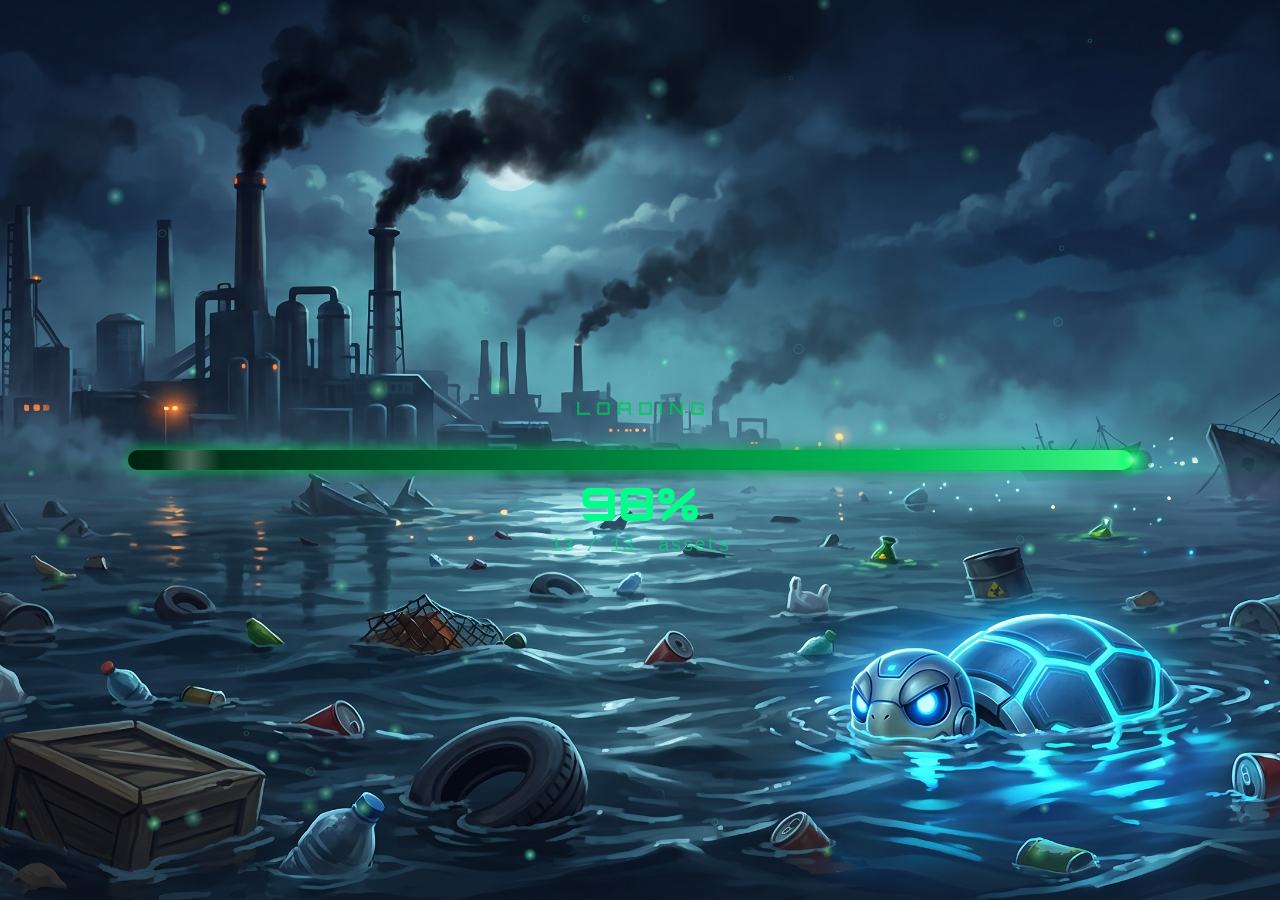
==== commit 8b064944: "fix: smooth intro video playback on mobile - preload=auto so video buffers during loading screen — n" ====
--- a/index.html
+++ b/index.html
@@ -61,16 +61,21 @@
   <div id="intro-screen" class="hidden">
     <canvas id="intro-canvas"></canvas>
     <!--
-      The <video> is hidden — its frames are drawn onto intro-canvas
-      each frame via requestAnimationFrame. This is needed for iOS
-      Safari which refuses to show <video> fullscreen in certain modes.
+      Strategy:
+       1. We preload="metadata" so the browser buffers the video during
+          the loading screen — no stutter when playback starts.
+       2. On most browsers (Android Chrome, desktop) we show the <video>
+          element directly inside the canvas overlay — zero copy overhead.
+       3. On iOS Safari, <video> must stay hidden and we copy frames to
+          canvas via rAF, but we throttle to the video's own framerate
+          using requestVideoFrameCallback where available.
     -->
     <video id="intro-video"
            src="assets/video/intro.mp4"
            playsinline
            muted
-           preload="none"
-           style="display:none">
+           preload="auto"
+           style="display:none; position:absolute; inset:0; width:100%; height:100%; object-fit:cover;">
     </video>
     <button id="intro-skip" aria-label="Go to main menu">&#10140;</button>
   </div>
@@ -490,7 +495,20 @@
     resizeIntroCanvas();
     window.addEventListener('resize', resizeIntroCanvas);
 
-    function renderIntroFrame() {
+    // ── Detect iOS Safari (needs canvas copy path) ──────────
+    // On iOS Safari, <video> inside a non-fullscreen overlay refuses to render
+    // visually, so we must copy frames to canvas ourselves.
+    var _isIOS = /iP(hone|ad|od)/.test(navigator.userAgent) &&
+                 !window.MSStream;
+    var _useCanvasCopy = _isIOS;
+
+    // ── Canvas copy render loop ──────────────────────────────
+    // Uses requestVideoFrameCallback (Chrome 83+, Safari 15.4+) when available
+    // to fire ONLY once per decoded video frame — not every rAF tick.
+    // Falls back to rAF with a timestamp guard (throttled to ~30fps max).
+    var _lastFrameTime = 0;
+
+    function _drawVideoFrame() {
       if (introVideo.paused && introVideo.ended) return;
       var vw = introVideo.videoWidth;
       var vh = introVideo.videoHeight;
@@ -507,12 +525,55 @@
         introCtx.fillRect(0, 0, cw, ch);
         introCtx.drawImage(introVideo, 0, 0, vw, srcH, dx, dy, dw, dh);
       }
-      introRaf = requestAnimationFrame(renderIntroFrame);
+    }
+
+    function _scheduleNextFrame() {
+      if (introVideo.paused || introVideo.ended) return;
+      // Prefer requestVideoFrameCallback — fires exactly once per decoded frame
+      if (typeof introVideo.requestVideoFrameCallback === 'function') {
+        introVideo.requestVideoFrameCallback(function () {
+          _drawVideoFrame();
+          _scheduleNextFrame();
+        });
+      } else {
+        // Fallback: rAF throttled to ~30fps to avoid wasting CPU
+        introRaf = requestAnimationFrame(function (ts) {
+          if (ts - _lastFrameTime >= 32) { // ~30fps floor
+            _lastFrameTime = ts;
+            _drawVideoFrame();
+          }
+          _scheduleNextFrame();
+        });
+      }
+    }
+
+    function renderIntroFrame() {
+      if (_useCanvasCopy) {
+        // iOS path — copy video frames to canvas
+        introCanvas.style.display = 'block';
+        introVideo.style.display  = 'none';
+        _lastFrameTime = 0;
+        _scheduleNextFrame();
+      } else {
+        // All other browsers — show the <video> element directly, hide canvas.
+        // Zero copy overhead; hardware-accelerated video decoding handles rendering.
+        introCanvas.style.display = 'none';
+        introVideo.style.display  = 'block';
+      }
     }
 
     function dismissIntro() {
+      // Cancel canvas copy loop (iOS path)
       if (introRaf) { cancelAnimationFrame(introRaf); introRaf = null; }
+      // Cancel requestVideoFrameCallback if it was used
+      if (introVideo._vfcId) {
+        try { introVideo.cancelVideoFrameCallback(introVideo._vfcId); } catch (_) {}
+        introVideo._vfcId = null;
+      }
       introVideo.pause();
+      // Hide both canvas and video element cleanly
+      introCanvas.style.display = 'none';
+      introVideo.style.display  = 'none';
       introScreen.classList.add('fade-out');
       setTimeout(function () {
         introScreen.classList.add('hidden');
@@ -528,29 +589,47 @@
     function playIntroVideo() {
       introScreen.classList.remove('hidden');
 
-      // Try with sound first (user gesture just happened)
+      // Reset display state
+      introCanvas.style.display = 'none';
+      introVideo.style.display  = 'none';
+
       introVideo.muted = false;
       introVideo.currentTime = 0;
 
-      var playPromise = introVideo.play();
-      if (playPromise !== undefined) {
-        playPromise
-          .then(function () {
-            renderIntroFrame();
-          })
-          .catch(function () {
-            // Unmuted blocked — try muted
-            introVideo.muted = true;
-            introVideo.play()
-              .then(function () { renderIntroFrame(); })
-              .catch(function () {
-                // Completely blocked — skip intro
-                dismissIntro();
-              });
-          });
+      function _startPlayback() {
+        var playPromise = introVideo.play();
+        if (playPromise !== undefined) {
+          playPromise
+            .then(function () {
+              renderIntroFrame();
+            })
+            .catch(function () {
+              // Unmuted blocked — try muted (autoplay policy)
+              introVideo.muted = true;
+              introVideo.play()
+                .then(function () { renderIntroFrame(); })
+                .catch(function () {
+                  // Completely blocked — skip intro
+                  dismissIntro();
+                });
+            });
+        } else {
+          renderIntroFrame();
+        }
+      }
+
+      // Wait for enough data to play smoothly before starting.
+      // readyState 3 = HAVE_FUTURE_DATA, 4 = HAVE_ENOUGH_DATA.
+      // If already buffered (preload="auto" during loading screen), fires instantly.
+      if (introVideo.readyState >= 3) {
+        _startPlayback();
       } else {
-        // Older browser — just start rendering
-        renderIntroFrame();
+        introVideo.addEventListener('canplay', function onCanPlay() {
+          introVideo.removeEventListener('canplay', onCanPlay);
+          _startPlayback();
+        });
+        // Kick off buffering in case it hasn't started
+        introVideo.load();
       }
     }
 
--- a/style.css
+++ b/style.css
@@ -129,7 +129,15 @@
 }
 
 #intro-video {
-  display: none; /* drawn via canvas instead */
+  /* Hidden by default — shown directly on non-iOS browsers (no canvas copy needed) */
+  display: none;
+  position: absolute;
+  inset: 0;
+  width: 100%;
+  height: 100%;
+  object-fit: cover;
+  /* Crop bottom 10% to hide any letterbox bar */
+  object-position: center top;
 }
 
 #intro-canvas {
